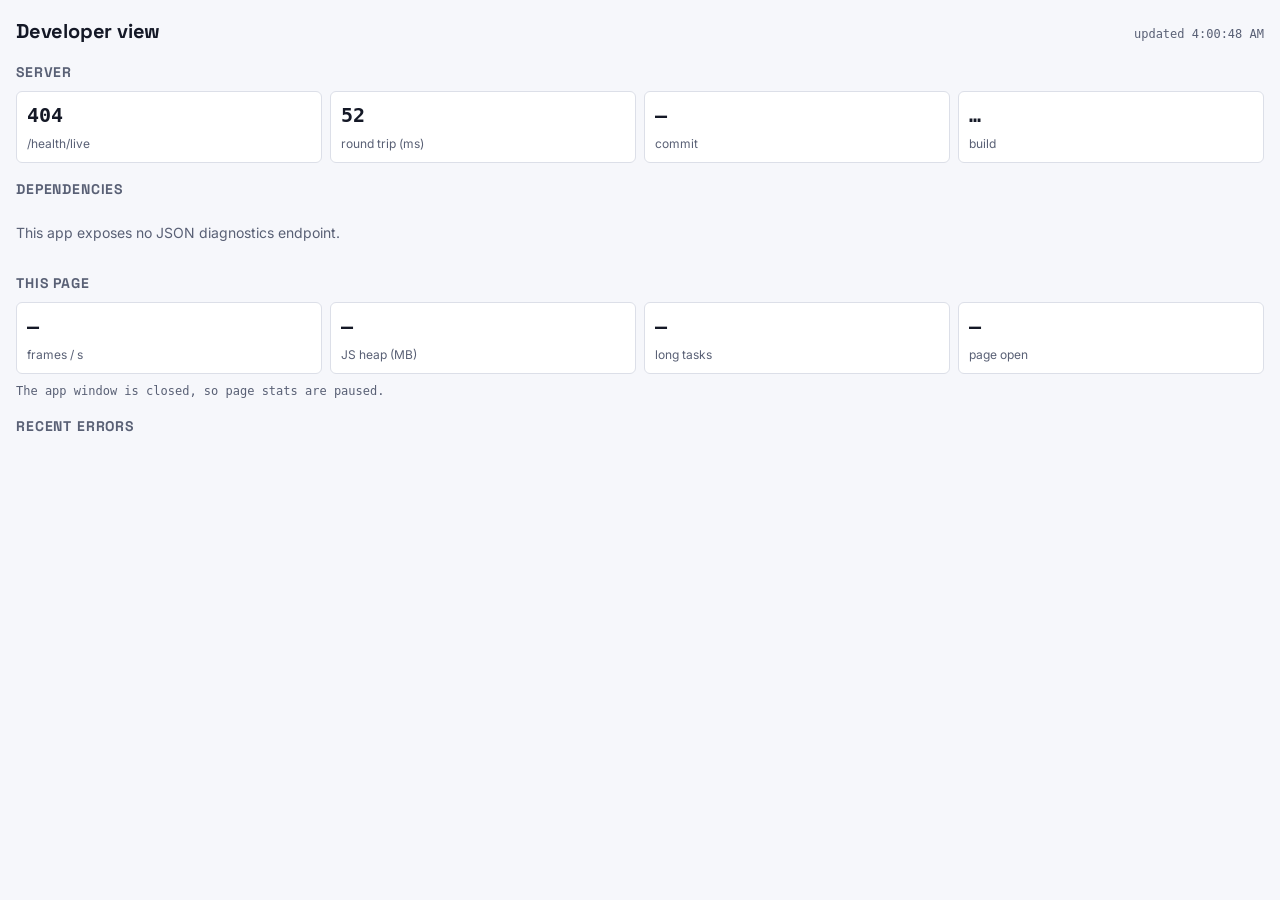
==== src/PoSeeReview.Client/wwwroot/po-dev.html @ 6202a587 "po look and header everywhere, gear + email up top, v-stamp, diag cards Co-Authored-By: Claude Opus " ====
<!doctype html>
<!-- po-dev.html — SAME FILE IN EVERY PO WEB APP (wwwroot/po-dev.html). Opened by Tab via js/po-devwindow.js. -->
<html lang="en">
<head>
  <meta charset="utf-8">
  <meta name="viewport" content="width=device-width, initial-scale=1">
  <meta name="robots" content="noindex">
  <title>Developer view</title>
  <link rel="stylesheet" href="css/po-tokens.css">
  <style>
    body { margin: 0; padding: 16px; display: grid; gap: 16px; }
    header { display: flex; justify-content: space-between; align-items: baseline; gap: 8px; }
    h1 { font-size: var(--po-text-lg); margin: 0; }
    .meta { color: var(--po-text-muted); font-size: var(--po-text-xs); font-family: var(--po-font-mono); }
    section { display: grid; gap: 8px; }
    h2 { font-size: var(--po-text-sm); margin: 0; text-transform: uppercase; letter-spacing: .06em; color: var(--po-text-muted); }
    .grid { display: grid; grid-template-columns: repeat(auto-fit, minmax(120px, 1fr)); gap: 8px; }
    .stat { background: var(--po-surface); border: 1px solid var(--po-border); border-radius: var(--po-radius-sm); padding: 8px 10px; }
    .stat b { display: block; font-family: var(--po-font-mono); font-size: var(--po-text-lg); font-variant-numeric: tabular-nums; }
    .stat span { font-size: var(--po-text-xs); color: var(--po-text-muted); }
    .row { display: grid; grid-template-columns: minmax(0, 1fr) auto auto; gap: 8px; align-items: center;
           background: var(--po-surface); border: 1px solid var(--po-border); border-radius: var(--po-radius-sm); padding: 6px 10px; font-size: var(--po-text-sm); }
    .row code { font-family: var(--po-font-mono); color: var(--po-text-muted); font-size: var(--po-text-xs); }
    ol { margin: 0; padding-left: 18px; font-family: var(--po-font-mono); font-size: var(--po-text-xs); display: grid; gap: 4px; }
    .empty { color: var(--po-text-muted); font-size: var(--po-text-sm); }
  </style>
</head>
<body>
  <header>
    <h1 id="app">Developer view</h1>
    <span class="meta" id="updated">starting…</span>
  </header>
  <section>
    <h2>Server</h2>
    <div class="grid">
      <div class="stat"><b id="live">…</b><span>/health/live</span></div>
      <div class="stat"><b id="latency">…</b><span>round trip (ms)</span></div>
      <div class="stat"><b id="commit">…</b><span>commit</span></div>
      <div class="stat"><b id="build">…</b><span>build</span></div>
    </div>
  </section>
  <section>
    <h2>Dependencies <span class="meta" id="source"></span></h2>
    <div id="deps" style="display:grid;gap:6px"><p class="empty">Checking…</p></div>
  </section>
  <section>
    <h2>This page</h2>
    <div class="grid">
      <div class="stat"><b id="fps">–</b><span>frames / s</span></div>
      <div class="stat"><b id="mem">–</b><span>JS heap (MB)</span></div>
      <div class="stat"><b id="longtasks">–</b><span>long tasks</span></div>
      <div class="stat"><b id="uptime">–</b><span>page open</span></div>
    </div>
    <div class="meta" id="route"></div>
  </section>
  <section>
    <h2>Recent errors</h2>
    <ol id="errors"></ol>
  </section>
  <script src="js/po-dev.js"></script>
</body>
</html>
---- src/PoSeeReview.Client/wwwroot/css/po-tokens.css ----
/* po-tokens.css — SAME FILE IN EVERY PO WEB APP. Do not edit one copy: change all ten together.
   One look for the estate: light and dark follow the device, one indigo accent, Inter for text,
   Space Grotesk for titles, one spacing ladder, one shell (header, version stamp, settings gear).
   Fonts are self-hosted (wwwroot/fonts/, variable woff2, latin subset): no external host, so no
   CSP change and no third-party request. App stylesheets alias their own variables to these
   tokens instead of defining new colours. */

@font-face {
  font-family: "Inter";
  src: url("../fonts/inter-latin.woff2") format("woff2");
  font-weight: 100 900;
  font-style: normal;
  font-display: swap;
}
@font-face {
  font-family: "Space Grotesk";
  src: url("../fonts/space-grotesk-latin.woff2") format("woff2");
  font-weight: 300 700;
  font-style: normal;
  font-display: swap;
}

:root {
  color-scheme: light dark;

  /* colour — light (default) */
  --po-bg: #f6f7fb;
  --po-surface: #ffffff;
  --po-surface-2: #eef0f6;
  --po-border: #dcdfe8;
  --po-text: #141826;
  --po-text-muted: #596075;
  --po-accent: #4f46e5;
  --po-accent-hover: #4338ca;
  --po-on-accent: #ffffff;
  --po-accent-soft: #e8e7fd;
  --po-success: #157f3d;
  --po-warning: #9a5b00;
  --po-danger: #c0262d;
  --po-info: #1d5fbf;
  --po-focus: #4f46e5;

  /* type */
  --po-font: "Inter", system-ui, -apple-system, "Segoe UI", Roboto, sans-serif;
  --po-font-display: "Space Grotesk", "Inter", system-ui, sans-serif;
  --po-font-mono: ui-monospace, "Cascadia Mono", Consolas, monospace;
  --po-text-xs: 0.75rem;
  --po-text-sm: 0.875rem;
  --po-text-md: 1rem;
  --po-text-lg: 1.25rem;
  --po-text-xl: 1.5rem;
  --po-text-2xl: 2rem;

  /* space, shape, depth */
  --po-space-1: 4px;
  --po-space-2: 8px;
  --po-space-3: 12px;
  --po-space-4: 16px;
  --po-space-5: 24px;
  --po-space-6: 32px;
  --po-radius-sm: 6px;
  --po-radius: 10px;
  --po-radius-pill: 999px;
  --po-shadow: 0 1px 2px rgb(16 20 38 / 6%), 0 4px 16px rgb(16 20 38 / 6%);
  --po-header-h: 56px;
  --po-z-header: 100;
  --po-z-stamp: 1000;

  /* Radzen bridge: apps that use Radzen inherit the accent and status colours. */
  --rz-primary: var(--po-accent);
  --rz-primary-light: var(--po-accent-hover);
  --rz-primary-lighter: var(--po-accent-soft);
  --rz-primary-dark: var(--po-accent-hover);
  --rz-on-primary: var(--po-on-accent);
  --rz-success: var(--po-success);
  --rz-warning: var(--po-warning);
  --rz-danger: var(--po-danger);
  --rz-info: var(--po-info);
  --rz-text-font-family: var(--po-font);
  --rz-body-background-color: var(--po-bg);
  --rz-base-background-color: var(--po-surface);
  --rz-text-color: var(--po-text);
}

@media (prefers-color-scheme: dark) {
  :root {
    --po-bg: #0f1117;
    --po-surface: #171a23;
    --po-surface-2: #1f2330;
    --po-border: #2c3142;
    --po-text: #e8eaf2;
    --po-text-muted: #a1a8bd;
    --po-accent: #8b85ff;
    --po-accent-hover: #a29dff;
    --po-on-accent: #0f1117;
    --po-accent-soft: #24224a;
    --po-success: #5fd08c;
    --po-warning: #f0b84f;
    --po-danger: #ff7b7b;
    --po-info: #79a8ff;
    --po-focus: #a29dff;
    --po-shadow: 0 1px 2px rgb(0 0 0 / 40%), 0 4px 16px rgb(0 0 0 / 30%);
  }
}

html { background: var(--po-bg); }
body {
  background: var(--po-bg);
  color: var(--po-text);
  font-family: var(--po-font);
  font-size: var(--po-text-md);
  line-height: 1.5;
}
h1, h2, h3, .po-display { font-family: var(--po-font-display); letter-spacing: -0.01em; }
:focus-visible { outline: 2px solid var(--po-focus); outline-offset: 2px; }

/* ── Shell: header (title upper-left; email + settings upper-right). Shown signed in AND out. ── */
.po-header {
  position: sticky;
  top: 0;
  z-index: var(--po-z-header);
  display: flex;
  align-items: center;
  justify-content: space-between;
  gap: var(--po-space-3);
  min-height: var(--po-header-h);
  padding: 0 max(var(--po-space-4), env(safe-area-inset-right, 0px)) 0 max(var(--po-space-4), env(safe-area-inset-left, 0px));
  background: var(--po-surface);
  border-bottom: 1px solid var(--po-border);
}
.po-header__title {
  display: inline-flex;
  align-items: center;
  gap: var(--po-space-2);
  min-width: 0;
  font-family: var(--po-font-display);
  font-size: var(--po-text-lg);
  font-weight: 600;
  color: var(--po-text);
  text-decoration: none;
  white-space: nowrap;
}
.po-header__actions {
  display: flex;
  align-items: center;
  gap: var(--po-space-2);
  flex-shrink: 0;
  min-width: 0;
}
.po-header__email {
  max-width: 28ch;
  overflow: hidden;
  text-overflow: ellipsis;
  white-space: nowrap;
  font-size: var(--po-text-sm);
  color: var(--po-text-muted);
}
@media (max-width: 480px) {
  .po-header__email { max-width: 16ch; font-size: var(--po-text-xs); }
}
.po-header__settings {
  display: inline-flex;
  align-items: center;
  justify-content: center;
  width: 40px;
  height: 40px;
  border-radius: 50%;
  border: 1px solid var(--po-border);
  background: var(--po-surface-2);
  color: var(--po-text);
  cursor: pointer;
  text-decoration: none;
}
.po-header__settings:hover { border-color: var(--po-accent); color: var(--po-accent); }
.po-header__settings svg { width: 20px; height: 20px; }

/* ── Shell: build stamp, vYYMMDD, fixed lower-right on every page ── */
.po-version {
  position: fixed;
  right: max(var(--po-space-3), env(safe-area-inset-right, 0px));
  bottom: max(var(--po-space-3), env(safe-area-inset-bottom, 0px));
  z-index: var(--po-z-stamp);
  padding: 2px 8px;
  border-radius: var(--po-radius-pill);
  background: var(--po-surface);
  border: 1px solid var(--po-border);
  color: var(--po-text-muted);
  font-family: var(--po-font-mono);
  font-size: var(--po-text-xs);
  line-height: 1.6;
  pointer-events: none;
  opacity: 0.9;
}
/* Apps with a bottom nav on phones lift the stamp above it by setting --po-stamp-lift. */
@media (max-width: 768px) {
  .po-version { bottom: calc(max(var(--po-space-3), env(safe-area-inset-bottom, 0px)) + var(--po-stamp-lift, 0px)); }
}

/* ── Shell: /diag status cards ── */
.po-diag { display: grid; gap: var(--po-space-4); max-width: 960px; margin: 0 auto; padding: var(--po-space-5) var(--po-space-4); }
.po-diag__group { display: grid; gap: var(--po-space-2); }
.po-diag__card {
  display: grid;
  grid-template-columns: minmax(0, 1fr) auto;
  gap: var(--po-space-1) var(--po-space-3);
  padding: var(--po-space-3) var(--po-space-4);
  background: var(--po-surface);
  border: 1px solid var(--po-border);
  border-radius: var(--po-radius);
}
.po-badge { display: inline-block; padding: 2px 10px; border-radius: var(--po-radius-pill); font-size: var(--po-text-xs); font-weight: 600; }
.po-badge--ok { color: var(--po-success); background: color-mix(in srgb, var(--po-success) 14%, transparent); }
.po-badge--warn { color: var(--po-warning); background: color-mix(in srgb, var(--po-warning) 16%, transparent); }
.po-badge--bad { color: var(--po-danger); background: color-mix(in srgb, var(--po-danger) 14%, transparent); }
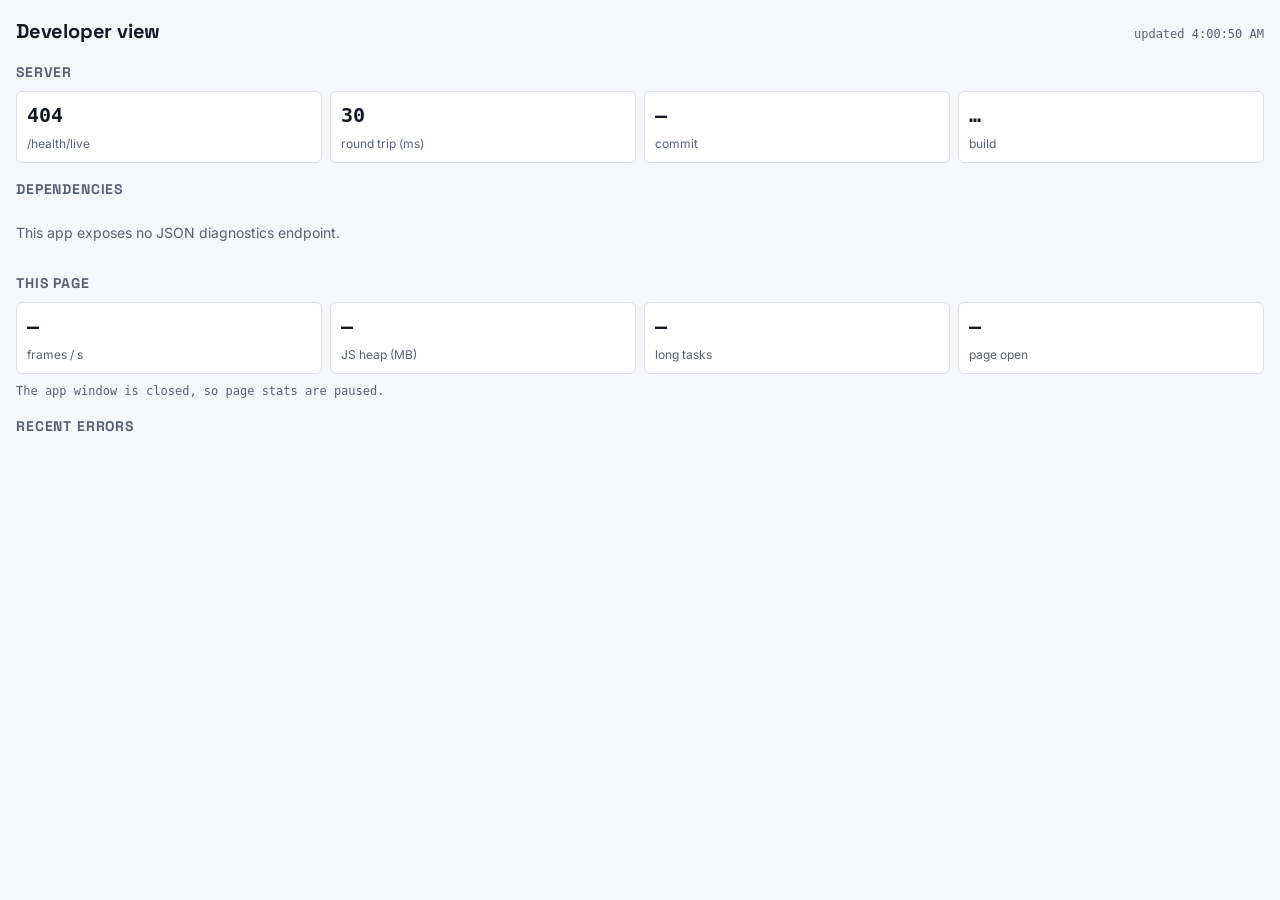
==== commit a1ed296c: "Apply the Po web standard: page shell, /diag contract, one version key, test tiers - AGENTS.md carri" ====
--- a/src/PoSeeReview.Client/wwwroot/po-dev.html
+++ b/src/PoSeeReview.Client/wwwroot/po-dev.html
@@ -1,5 +1,5 @@
 <!doctype html>
-<!-- po-dev.html — SAME FILE IN EVERY PO WEB APP (wwwroot/po-dev.html). Opened by Tab via js/po-devwindow.js. -->
+<!-- po-dev.html (wwwroot/po-dev.html), owned by this repo. Opened by Tab via js/po-devwindow.js. -->
 <html lang="en">
 <head>
   <meta charset="utf-8">
--- a/src/PoSeeReview.Client/wwwroot/css/po-tokens.css
+++ b/src/PoSeeReview.Client/wwwroot/css/po-tokens.css
@@ -1,9 +1,10 @@
-/* po-tokens.css — SAME FILE IN EVERY PO WEB APP. Do not edit one copy: change all ten together.
-   One look for the estate: light and dark follow the device, one indigo accent, Inter for text,
-   Space Grotesk for titles, one spacing ladder, one shell (header, version stamp, settings gear).
-   Fonts are self-hosted (wwwroot/fonts/, variable woff2, latin subset): no external host, so no
-   CSP change and no third-party request. App stylesheets alias their own variables to these
-   tokens instead of defining new colours. */
+/* po-tokens.css — this app's design tokens and page shell (the Po web standard in AGENTS.md).
+   This repo owns this file; other Po apps follow the same conventions with their own copy.
+   Light and dark follow the device, one indigo accent, Inter for text, Space Grotesk for titles,
+   one spacing ladder, one shell (header, version stamp, settings gear). Fonts are self-hosted
+   (wwwroot/fonts/, variable woff2, latin subset): no external host, so no CSP change and no
+   third-party request. App stylesheets alias their own variables to these tokens instead of
+   defining new colours. */
 
 @font-face {
   font-family: "Inter";
@@ -39,6 +40,9 @@
   --po-danger: #c0262d;
   --po-info: #1d5fbf;
   --po-focus: #4f46e5;
+  --po-success-soft: #e3f4ea;
+  --po-warning-soft: #fbf0dc;
+  --po-danger-soft: #fbe6e7;
 
   /* type */
   --po-font: "Inter", system-ui, -apple-system, "Segoe UI", Roboto, sans-serif;
@@ -99,6 +103,9 @@
     --po-danger: #ff7b7b;
     --po-info: #79a8ff;
     --po-focus: #a29dff;
+    --po-success-soft: #15291e;
+    --po-warning-soft: #2e2512;
+    --po-danger-soft: #331a1d;
     --po-shadow: 0 1px 2px rgb(0 0 0 / 40%), 0 4px 16px rgb(0 0 0 / 30%);
   }
 }
@@ -113,6 +120,38 @@
 }
 h1, h2, h3, .po-display { font-family: var(--po-font-display); letter-spacing: -0.01em; }
 :focus-visible { outline: 2px solid var(--po-focus); outline-offset: 2px; }
+/* Headings and <main> take focus programmatically after navigation (FocusOnNavigate, skip link):
+   that focus is for screen readers, not a box to draw around the title. */
+h1:focus, h1:focus-visible, main[tabindex="-1"]:focus, main[tabindex="-1"]:focus-visible { outline: none; }
+
+/* Room under the last row for the fixed version badge, so it never covers content. */
+main { padding-bottom: calc(var(--po-space-6) + env(safe-area-inset-bottom, 0px)); }
+
+/* ── Buttons: the header's Sign in button is `po-link-btn filled small` on every page. ── */
+.po-link-btn {
+  display: inline-flex;
+  align-items: center;
+  justify-content: center;
+  gap: var(--po-space-2);
+  min-height: 40px;
+  padding: 0 var(--po-space-4);
+  border-radius: var(--po-radius-pill);
+  border: 1px solid var(--po-border);
+  background: var(--po-surface);
+  color: var(--po-text);
+  font-family: var(--po-font);
+  font-size: var(--po-text-md);
+  font-weight: 600;
+  line-height: 1;
+  text-decoration: none;
+  white-space: nowrap;
+  cursor: pointer;
+}
+.po-link-btn:hover { border-color: var(--po-accent); color: var(--po-accent); }
+.po-link-btn.filled { background: var(--po-accent); border-color: var(--po-accent); color: var(--po-on-accent); }
+.po-link-btn.filled:hover { background: var(--po-accent-hover); border-color: var(--po-accent-hover); color: var(--po-on-accent); }
+.po-link-btn.small { min-height: 36px; padding: 0 var(--po-space-3); font-size: var(--po-text-sm); }
+.po-link-btn:disabled { opacity: 0.6; cursor: default; }
 
 /* ── Shell: header (title upper-left; email + settings upper-right). Shown signed in AND out. ── */
 .po-header {
@@ -196,9 +235,23 @@
   .po-version { bottom: calc(max(var(--po-space-3), env(safe-area-inset-bottom, 0px)) + var(--po-stamp-lift, 0px)); }
 }
 
-/* ── Shell: /diag status cards ── */
-.po-diag { display: grid; gap: var(--po-space-4); max-width: 960px; margin: 0 auto; padding: var(--po-space-5) var(--po-space-4); }
+/* ── Shell: /diag (System status) ── */
+.po-diag { display: grid; gap: var(--po-space-5); max-width: 960px; margin: 0 auto; padding: var(--po-space-5) var(--po-space-4); }
+.po-diag__head { display: flex; align-items: center; justify-content: space-between; gap: var(--po-space-3); flex-wrap: wrap; }
+.po-diag__head h1 { margin: 0; font-size: var(--po-text-2xl); }
+.po-diag__banner {
+  padding: var(--po-space-3) var(--po-space-4);
+  border-radius: var(--po-radius);
+  border: 1px solid var(--po-border);
+  color: var(--po-text);
+  font-weight: 600;
+}
+.po-diag__banner--ok { background: var(--po-success-soft); border-color: var(--po-success); }
+.po-diag__banner--warn { background: var(--po-warning-soft); border-color: var(--po-warning); }
+.po-diag__banner--bad { background: var(--po-danger-soft); border-color: var(--po-danger); }
+.po-diag__banner--wait { background: var(--po-surface-2); }
 .po-diag__group { display: grid; gap: var(--po-space-2); }
+.po-diag__group h2 { margin: 0; font-size: var(--po-text-lg); }
 .po-diag__card {
   display: grid;
   grid-template-columns: minmax(0, 1fr) auto;
@@ -208,7 +261,13 @@
   border: 1px solid var(--po-border);
   border-radius: var(--po-radius);
 }
-.po-badge { display: inline-block; padding: 2px 10px; border-radius: var(--po-radius-pill); font-size: var(--po-text-xs); font-weight: 600; }
-.po-badge--ok { color: var(--po-success); background: color-mix(in srgb, var(--po-success) 14%, transparent); }
-.po-badge--warn { color: var(--po-warning); background: color-mix(in srgb, var(--po-warning) 16%, transparent); }
-.po-badge--bad { color: var(--po-danger); background: color-mix(in srgb, var(--po-danger) 14%, transparent); }
+.po-diag__label { font-weight: 600; color: var(--po-text); }
+.po-diag__purpose { display: block; font-size: var(--po-text-sm); color: var(--po-text-muted); }
+.po-diag__meta { grid-column: 1 / -1; font-size: var(--po-text-sm); color: var(--po-text-muted); overflow-wrap: anywhere; }
+.po-diag__problem { color: var(--po-text); }
+.po-diag__empty { margin: 0; color: var(--po-text-muted); }
+.po-diag__about { margin: 0; font-size: var(--po-text-sm); color: var(--po-text-muted); }
+.po-badge { display: inline-block; align-self: start; padding: 2px 10px; border-radius: var(--po-radius-pill); font-size: var(--po-text-xs); font-weight: 600; color: var(--po-text); }
+.po-badge--ok { background: var(--po-success-soft); box-shadow: inset 0 0 0 1px var(--po-success); }
+.po-badge--warn { background: var(--po-warning-soft); box-shadow: inset 0 0 0 1px var(--po-warning); }
+.po-badge--bad { background: var(--po-danger-soft); box-shadow: inset 0 0 0 1px var(--po-danger); }
